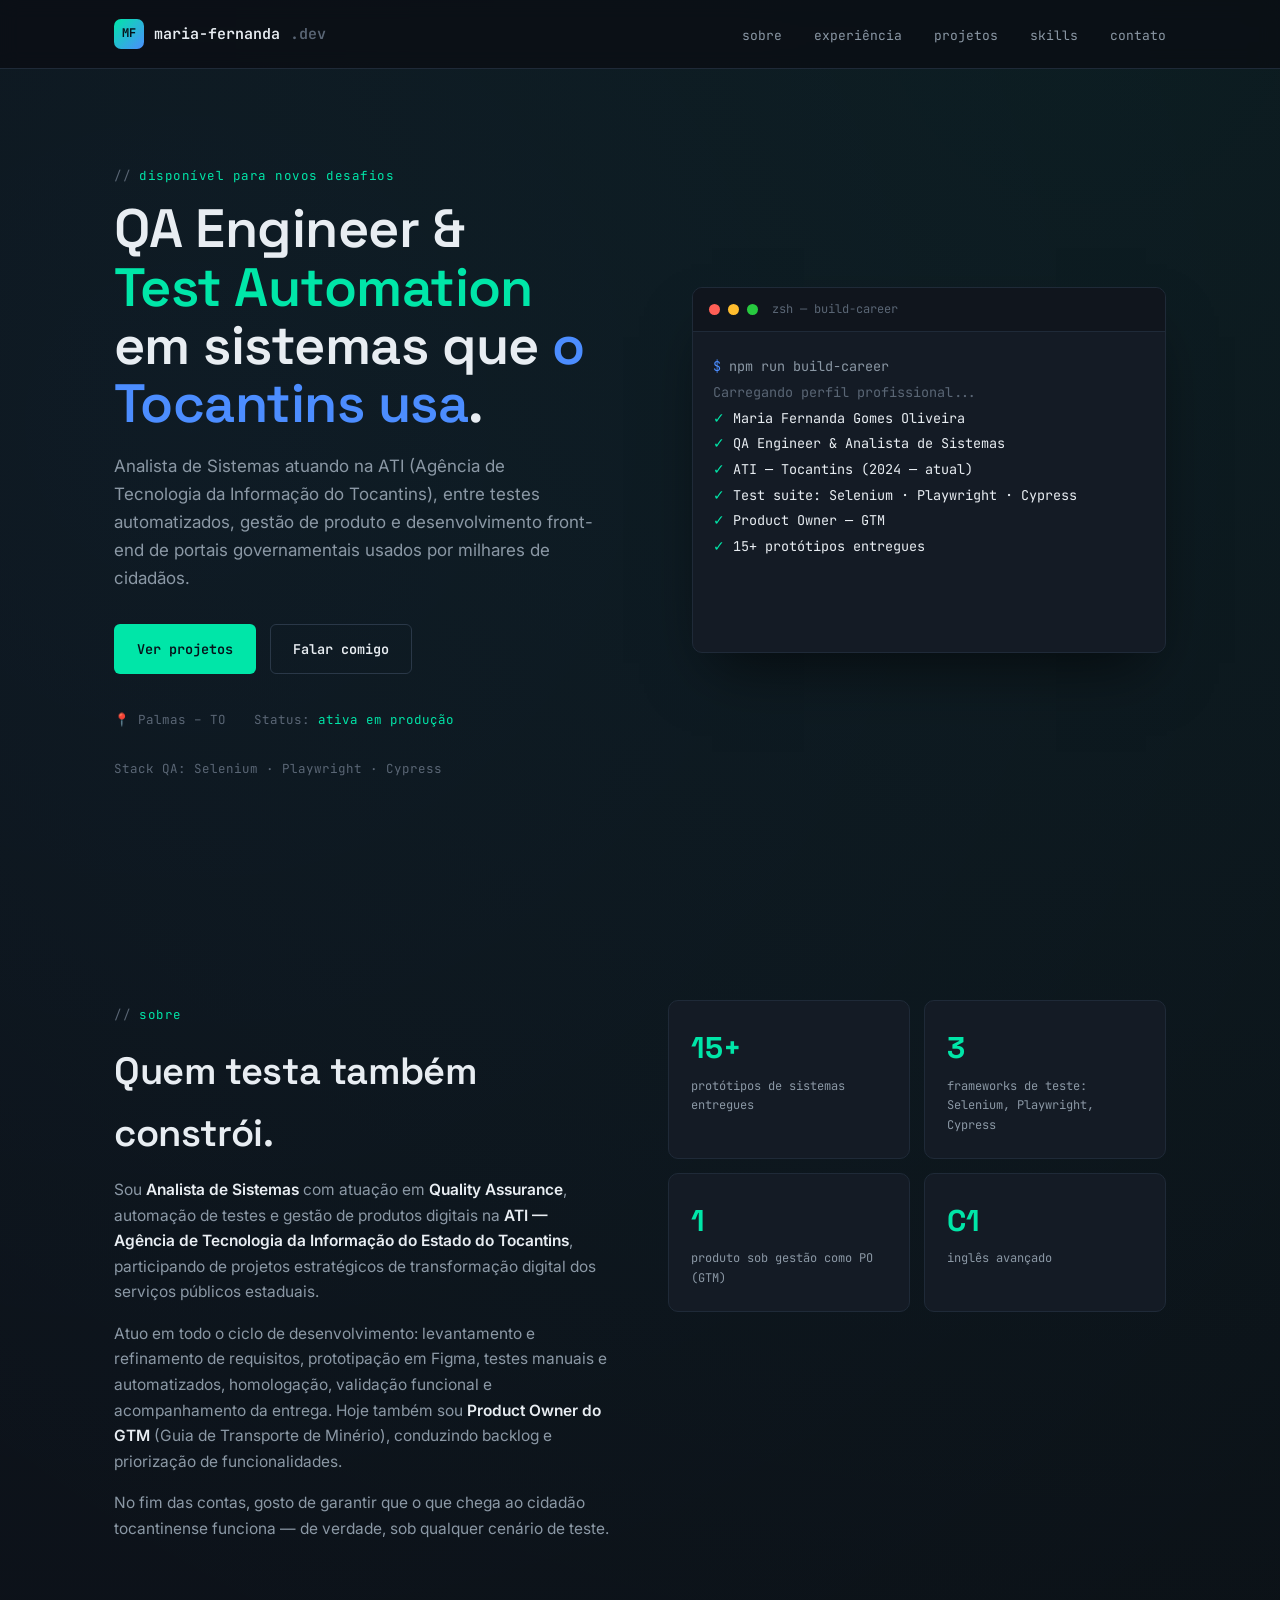
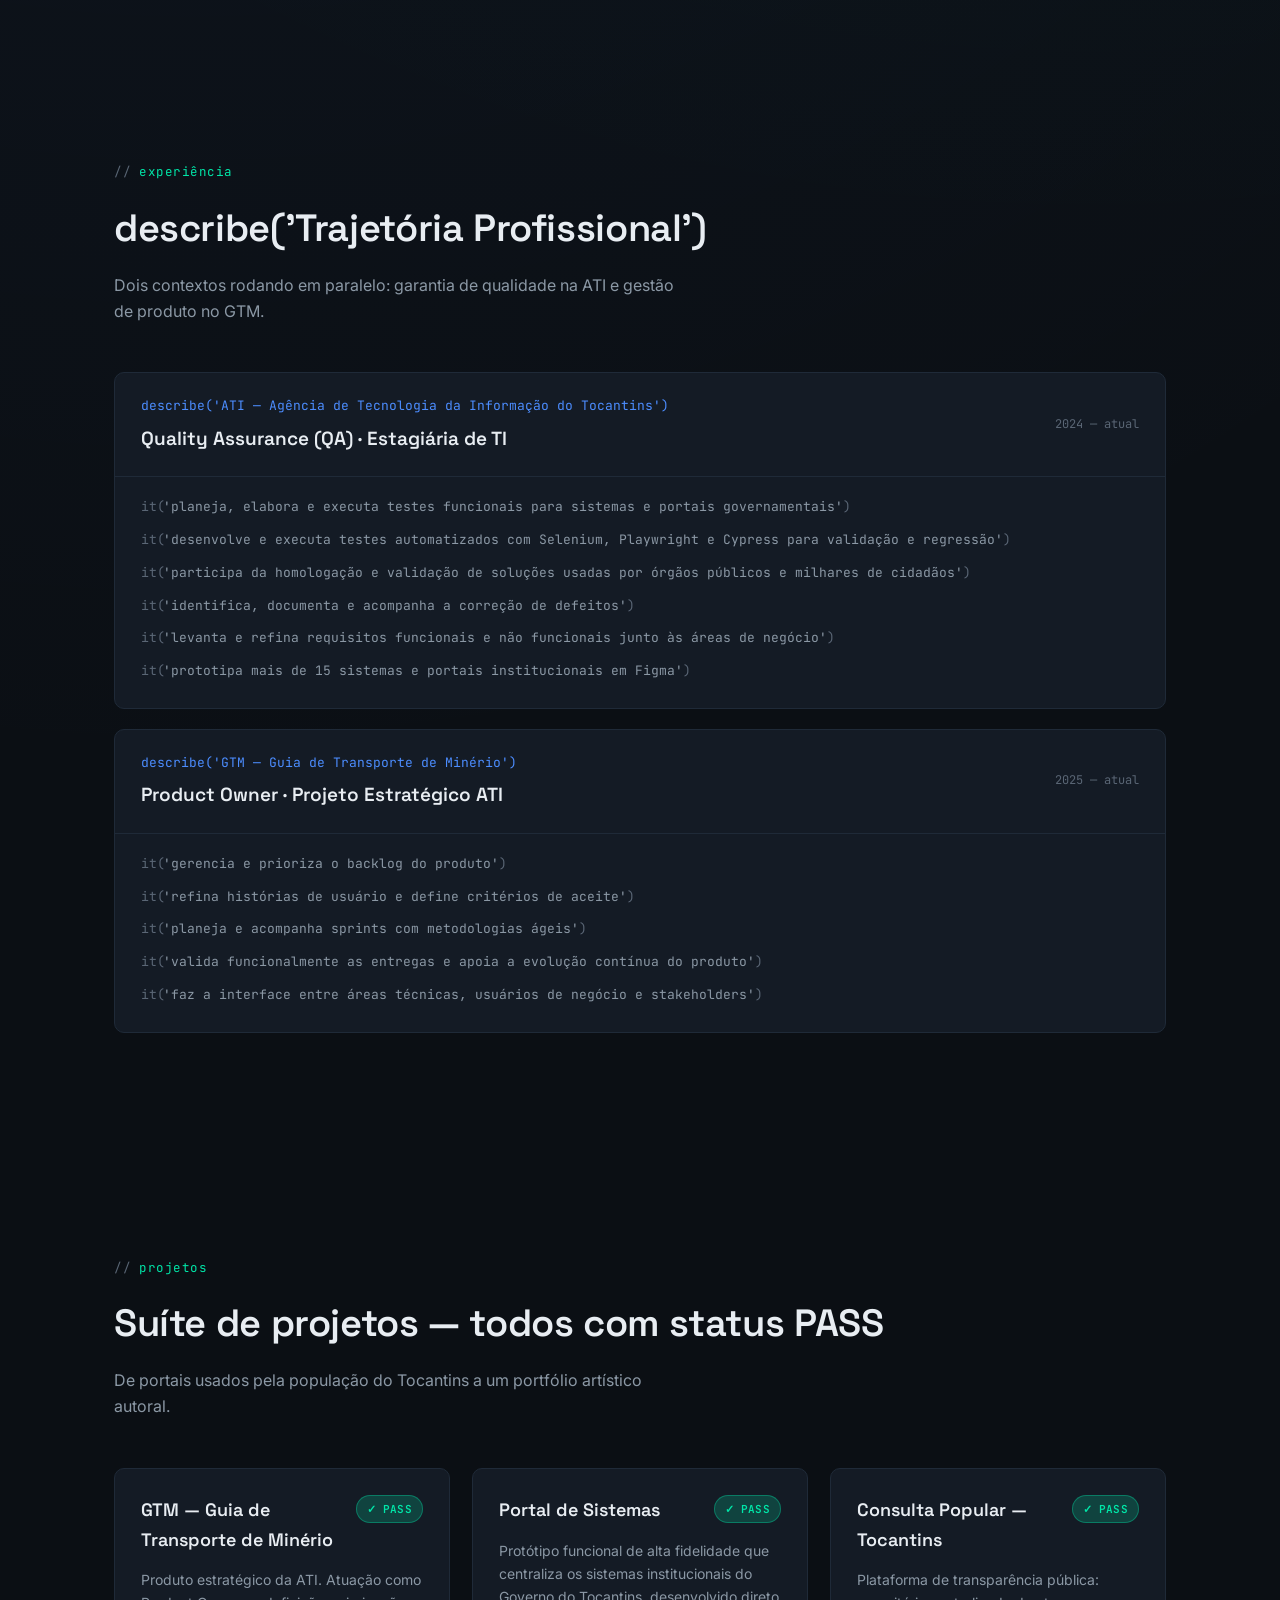
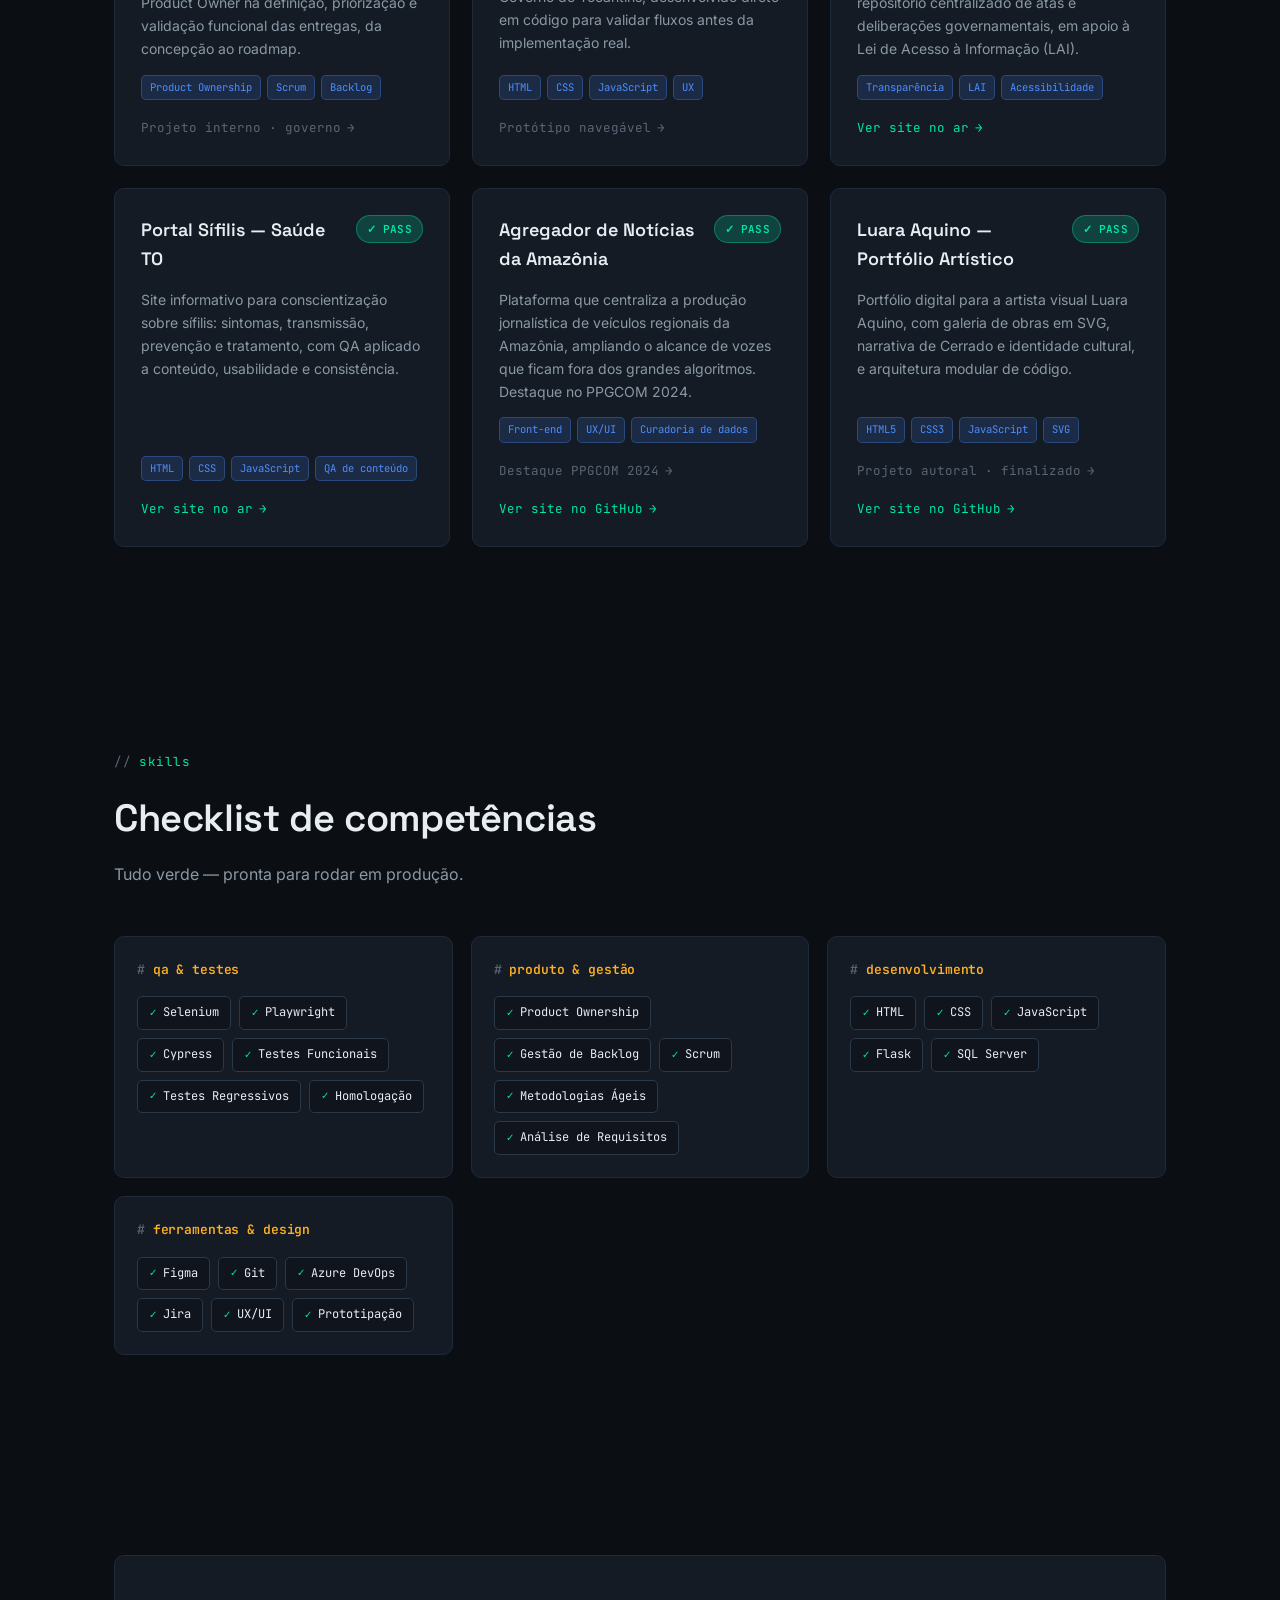
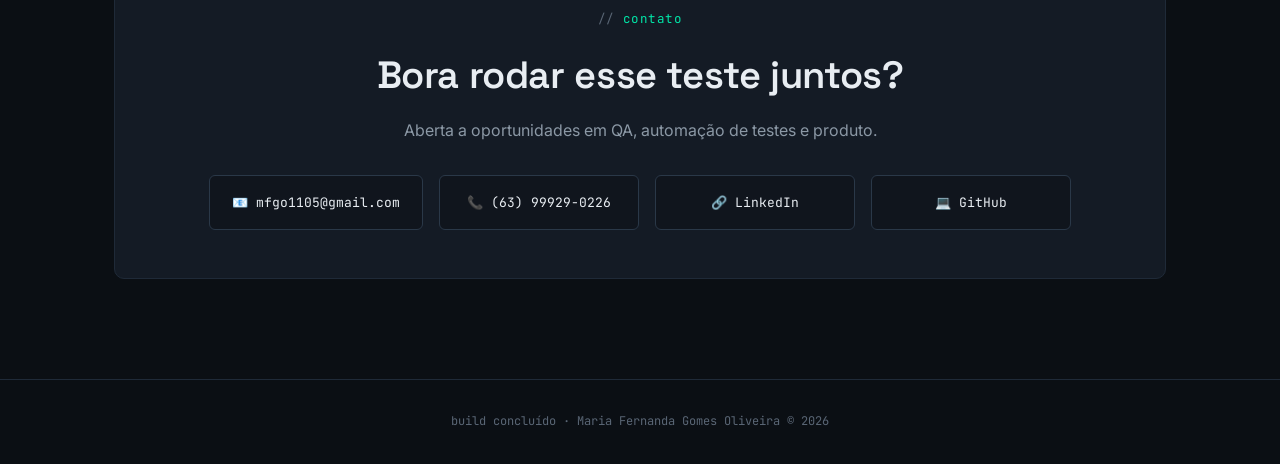
==== docs/index.html @ e5aef9a3 "Add files via upload" ====
<!DOCTYPE html>
<html lang="pt-BR">
<head>
<meta charset="UTF-8">
<meta name="viewport" content="width=device-width, initial-scale=1.0">
<title>Maria Fernanda Gomes Oliveira — QA Engineer & Analista de Sistemas</title>
<meta name="description" content="Portfólio de Maria Fernanda Gomes Oliveira — QA Engineer, Test Automation e Analista de Sistemas. Projetos de transformação digital no Governo do Tocantins.">

<link rel="preconnect" href="https://fonts.googleapis.com">
<link rel="preconnect" href="https://fonts.gstatic.com" crossorigin>
<link href="https://fonts.googleapis.com/css2?family=Space+Grotesk:wght@500;600;700&family=Inter:wght@400;500;600&family=JetBrains+Mono:wght@400;500;600;700&display=swap" rel="stylesheet">

<link rel="stylesheet" href="css/style.css">
</head>
<body>

<header>
  <div class="container nav-inner">
    <a href="#top" class="logo">
      <span class="logo-mark">MF</span>
      maria-fernanda<span style="color:var(--text-faint)">.dev</span>
    </a>
    <nav>
      <ul id="navList">
        <li><a href="#sobre">sobre</a></li>
        <li><a href="#experiencia">experiência</a></li>
        <li><a href="#projetos">projetos</a></li>
        <li><a href="#skills">skills</a></li>
        <li><a href="#contato">contato</a></li>
      </ul>
    </nav>
    <button class="nav-toggle" id="navToggle" aria-label="Abrir menu">☰</button>
  </div>
</header>

<main id="top">

  <!-- ============ HERO ============ -->
  <section class="hero">
    <div class="container hero-grid">
      <div>
        <div class="eyebrow">disponível para novos desafios</div>
        <h1 class="hero-title">
          QA Engineer &amp;<br>
          <span class="hl-green">Test Automation</span><br>
          em sistemas que <span class="hl-blue">o Tocantins usa</span>.
        </h1>
        <p class="hero-desc">
          Analista de Sistemas atuando na ATI (Agência de Tecnologia da Informação do Tocantins), entre testes automatizados, gestão de produto e desenvolvimento front-end de portais governamentais usados por milhares de cidadãos.
        </p>
        <div class="hero-actions">
          <a href="#projetos" class="btn btn-primary">Ver projetos</a>
          <a href="#contato" class="btn btn-ghost">Falar comigo</a>
        </div>
        <div class="hero-meta">
          <div>📍 Palmas – TO</div>
          <div>Status: <span>ativa em produção</span></div>
          <div>Stack QA: Selenium · Playwright · Cypress</div>
        </div>
      </div>

      <div class="terminal">
        <div class="terminal-bar">
          <span class="dot dot-red"></span>
          <span class="dot dot-yellow"></span>
          <span class="dot dot-green"></span>
          <span class="terminal-title">zsh — build-career</span>
        </div>
        <div class="terminal-body" id="terminalBody"></div>
      </div>
    </div>
  </section>

  <!-- ============ SOBRE ============ -->
  <section id="sobre">
    <div class="container">
      <div class="about-grid">
        <div>
          <div class="eyebrow">sobre</div>
          <h2>Quem testa também constrói.</h2>
          <div class="about-text reveal">
            <p>
              Sou <strong>Analista de Sistemas</strong> com atuação em <strong>Quality Assurance</strong>, automação de testes e gestão de produtos digitais na <strong>ATI — Agência de Tecnologia da Informação do Estado do Tocantins</strong>, participando de projetos estratégicos de transformação digital dos serviços públicos estaduais.
            </p>
            <p>
              Atuo em todo o ciclo de desenvolvimento: levantamento e refinamento de requisitos, prototipação em Figma, testes manuais e automatizados, homologação, validação funcional e acompanhamento da entrega. Hoje também sou <strong>Product Owner do GTM</strong> (Guia de Transporte de Minério), conduzindo backlog e priorização de funcionalidades.
            </p>
            <p>
              No fim das contas, gosto de garantir que o que chega ao cidadão tocantinense funciona — de verdade, sob qualquer cenário de teste.
            </p>
          </div>
        </div>

        <div class="stats-grid reveal">
          <div class="stat-card">
            <div class="stat-num">15+</div>
            <div class="stat-label">protótipos de sistemas entregues</div>
          </div>
          <div class="stat-card">
            <div class="stat-num">3</div>
            <div class="stat-label">frameworks de teste: Selenium, Playwright, Cypress</div>
          </div>
          <div class="stat-card">
            <div class="stat-num">1</div>
            <div class="stat-label">produto sob gestão como PO (GTM)</div>
          </div>
          <div class="stat-card">
            <div class="stat-num">C1</div>
            <div class="stat-label">inglês avançado</div>
          </div>
        </div>
      </div>
    </div>
  </section>

  <!-- ============ EXPERIÊNCIA ============ -->
  <section id="experiencia">
    <div class="container">
      <div class="eyebrow">experiência</div>
      <h2>describe('Trajetória Profissional')</h2>
      <p class="section-sub">Dois contextos rodando em paralelo: garantia de qualidade na ATI e gestão de produto no GTM.</p>

      <div class="exp-block reveal">
        <div class="exp-head">
          <div class="exp-head-left">
            <span class="exp-describe">describe('ATI — Agência de Tecnologia da Informação do Tocantins')</span>
            <span class="exp-role">Quality Assurance (QA) · Estagiária de TI</span>
          </div>
          <span class="exp-period">2024 — atual</span>
        </div>
        <div class="exp-body">
          <ul class="it-list">
            <li>'planeja, elabora e executa testes funcionais para sistemas e portais governamentais'<span class="close-it">)</span></li>
            <li>'desenvolve e executa testes automatizados com Selenium, Playwright e Cypress para validação e regressão'<span class="close-it">)</span></li>
            <li>'participa da homologação e validação de soluções usadas por órgãos públicos e milhares de cidadãos'<span class="close-it">)</span></li>
            <li>'identifica, documenta e acompanha a correção de defeitos'<span class="close-it">)</span></li>
            <li>'levanta e refina requisitos funcionais e não funcionais junto às áreas de negócio'<span class="close-it">)</span></li>
            <li>'prototipa mais de 15 sistemas e portais institucionais em Figma'<span class="close-it">)</span></li>
          </ul>
        </div>
      </div>

      <div class="exp-block reveal">
        <div class="exp-head">
          <div class="exp-head-left">
            <span class="exp-describe">describe('GTM — Guia de Transporte de Minério')</span>
            <span class="exp-role">Product Owner · Projeto Estratégico ATI</span>
          </div>
          <span class="exp-period">2025 — atual</span>
        </div>
        <div class="exp-body">
          <ul class="it-list">
            <li>'gerencia e prioriza o backlog do produto'<span class="close-it">)</span></li>
            <li>'refina histórias de usuário e define critérios de aceite'<span class="close-it">)</span></li>
            <li>'planeja e acompanha sprints com metodologias ágeis'<span class="close-it">)</span></li>
            <li>'valida funcionalmente as entregas e apoia a evolução contínua do produto'<span class="close-it">)</span></li>
            <li>'faz a interface entre áreas técnicas, usuários de negócio e stakeholders'<span class="close-it">)</span></li>
          </ul>
        </div>
      </div>
    </div>
  </section>

  <!-- ============ PROJETOS ============ -->
  <section id="projetos">
    <div class="container">
      <div class="eyebrow">projetos</div>
      <h2>Suíte de projetos — todos com status PASS</h2>
      <p class="section-sub">De portais usados pela população do Tocantins a um portfólio artístico autoral.</p>

      <div class="proj-grid">

        <div class="proj-card reveal">
          <div class="proj-top">
            <span class="proj-title">GTM — Guia de Transporte de Minério</span>
            <span class="pass-badge">PASS</span>
          </div>
          <p class="proj-desc">Produto estratégico da ATI. Atuação como Product Owner na definição, priorização e validação funcional das entregas, da concepção ao roadmap.</p>
          <div class="proj-tags">
            <span class="tag">Product Ownership</span>
            <span class="tag">Scrum</span>
            <span class="tag">Backlog</span>
          </div>
          <span class="proj-link disabled">Projeto interno · governo</span>
        </div>

        <div class="proj-card reveal">
          <div class="proj-top">
            <span class="proj-title">Portal de Sistemas</span>
            <span class="pass-badge">PASS</span>
          </div>
          <p class="proj-desc">Protótipo funcional de alta fidelidade que centraliza os sistemas institucionais do Governo do Tocantins, desenvolvido direto em código para validar fluxos antes da implementação real.</p>
          <div class="proj-tags">
            <span class="tag">HTML</span>
            <span class="tag">CSS</span>
            <span class="tag">JavaScript</span>
            <span class="tag">UX</span>
          </div>
          <span class="proj-link disabled">Protótipo navegável</span>
        </div>

        <div class="proj-card reveal">
          <div class="proj-top">
            <span class="proj-title">Consulta Popular — Tocantins</span>
            <span class="pass-badge">PASS</span>
          </div>
          <p class="proj-desc">Plataforma de transparência pública: repositório centralizado de atas e deliberações governamentais, em apoio à Lei de Acesso à Informação (LAI).</p>
          <div class="proj-tags">
            <span class="tag">Transparência</span>
            <span class="tag">LAI</span>
            <span class="tag">Acessibilidade</span>
          </div>
          <a href="https://consultapopular.to.gov.br" target="_blank" rel="noopener" class="proj-link">Ver site no ar</a>
        </div>

        <div class="proj-card reveal">
          <div class="proj-top">
            <span class="proj-title">Portal Sífilis — Saúde TO</span>
            <span class="pass-badge">PASS</span>
          </div>
          <p class="proj-desc">Site informativo para conscientização sobre sífilis: sintomas, transmissão, prevenção e tratamento, com QA aplicado a conteúdo, usabilidade e consistência.</p>
          <div class="proj-tags">
            <span class="tag">HTML</span>
            <span class="tag">CSS</span>
            <span class="tag">JavaScript</span>
            <span class="tag">QA de conteúdo</span>
          </div>
          <a href="https://sifilis.saude.to.gov.br" target="_blank" rel="noopener" class="proj-link">Ver site no ar</a>
        </div>

        <div class="proj-card reveal">
          <div class="proj-top">
            <span class="proj-title">Agregador de Notícias da Amazônia</span>
            <span class="pass-badge">PASS</span>
          </div>
          <p class="proj-desc">Plataforma que centraliza a produção jornalística de veículos regionais da Amazônia, ampliando o alcance de vozes que ficam fora dos grandes algoritmos. Destaque no PPGCOM 2024.</p>
          <div class="proj-tags">
            <span class="tag">Front-end</span>
            <span class="tag">UX/UI</span>
            <span class="tag">Curadoria de dados</span>
          </div>
          <span class="proj-link disabled">Destaque PPGCOM 2024</span>
          <a href="https://mariafernanda1105.github.io/AmazoniaNoticias/" target="_blank" rel="noopener" class="proj-link">Ver site no GitHub</a>
        </div>

        <div class="proj-card reveal">
          <div class="proj-top">
            <span class="proj-title">Luara Aquino — Portfólio Artístico</span>
            <span class="pass-badge">PASS</span>
          </div>
          <p class="proj-desc">Portfólio digital para a artista visual Luara Aquino, com galeria de obras em SVG, narrativa de Cerrado e identidade cultural, e arquitetura modular de código.</p>
          <div class="proj-tags">
            <span class="tag">HTML5</span>
            <span class="tag">CSS3</span>
            <span class="tag">JavaScript</span>
            <span class="tag">SVG</span>
          </div>
          <span class="proj-link disabled">Projeto autoral · finalizado</span>
          <a href="https://mariafernanda1105.github.io/Luara_Aquino_Portifolio/" target="_blank" rel="noopener" class="proj-link">Ver site no GitHub</a>
        </div>

      </div>
    </div>
  </section>

  <!-- ============ SKILLS ============ -->
  <section id="skills">
    <div class="container">
      <div class="eyebrow">skills</div>
      <h2>Checklist de competências</h2>
      <p class="section-sub">Tudo verde — pronta para rodar em produção.</p>

      <div class="skills-grid">
        <div class="skill-block reveal">
          <h3>qa &amp; testes</h3>
          <div class="skill-tags">
            <span class="skill-pill">Selenium</span>
            <span class="skill-pill">Playwright</span>
            <span class="skill-pill">Cypress</span>
            <span class="skill-pill">Testes Funcionais</span>
            <span class="skill-pill">Testes Regressivos</span>
            <span class="skill-pill">Homologação</span>
          </div>
        </div>

        <div class="skill-block reveal">
          <h3>produto &amp; gestão</h3>
          <div class="skill-tags">
            <span class="skill-pill">Product Ownership</span>
            <span class="skill-pill">Gestão de Backlog</span>
            <span class="skill-pill">Scrum</span>
            <span class="skill-pill">Metodologias Ágeis</span>
            <span class="skill-pill">Análise de Requisitos</span>
          </div>
        </div>

        <div class="skill-block reveal">
          <h3>desenvolvimento</h3>
          <div class="skill-tags">
            <span class="skill-pill">HTML</span>
            <span class="skill-pill">CSS</span>
            <span class="skill-pill">JavaScript</span>
            <span class="skill-pill">Flask</span>
            <span class="skill-pill">SQL Server</span>
          </div>
        </div>

        <div class="skill-block reveal">
          <h3>ferramentas &amp; design</h3>
          <div class="skill-tags">
            <span class="skill-pill">Figma</span>
            <span class="skill-pill">Git</span>
            <span class="skill-pill">Azure DevOps</span>
            <span class="skill-pill">Jira</span>
            <span class="skill-pill">UX/UI</span>
            <span class="skill-pill">Prototipação</span>
          </div>
        </div>
      </div>
    </div>
  </section>

  <!-- ============ CONTATO ============ -->
  <section id="contato">
    <div class="container">
      <div class="contact-wrap reveal">
        <div class="eyebrow" style="justify-content:center">contato</div>
        <h2>Bora rodar esse teste juntos?</h2>
        <p class="section-sub" style="margin:0 auto;text-align:center">Aberta a oportunidades em QA, automação de testes e produto.</p>
        <div class="contact-links">
          <a href="mailto:mfgo1105@gmail.com" class="contact-card">📧 mfgo1105@gmail.com</a>
          <a href="tel:+5563999290226" class="contact-card">📞 (63) 99929-0226</a>
          <a href="https://linkedin.com/in/maria-fernanda-gomes-oliveira-189984264" target="_blank" rel="noopener" class="contact-card">🔗 LinkedIn</a>
          <a href="https://github.com/MariaFernanda1105" target="_blank" rel="noopener" class="contact-card">💻 GitHub</a>
        </div>
      </div>
    </div>
  </section>

</main>

<footer>
  <div class="container">
    build concluído · Maria Fernanda Gomes Oliveira © 2026
  </div>
</footer>

<script src="js/script.js"></script>
</body>
</html>
---- docs/css/style.css ----
/* ============================================
   MARIA FERNANDA GOMES OLIVEIRA — PORTFÓLIO
   Conceito: relatório de suíte de testes
   ============================================ */

:root {
  /* Cores */
  --bg: #0B0F14;
  --bg-elevated: #10151D;
  --bg-card: #141B25;
  --bg-card-hover: #182030;
  --border: #1F2A38;
  --border-light: #2A3848;

  --text: #E8EDF2;
  --text-muted: #8B98A5;
  --text-faint: #5A6675;

  --accent-green: #00E6A8;
  --accent-green-dim: #00E6A833;
  --accent-blue: #4C8DFF;
  --accent-blue-dim: #4C8DFF26;
  --accent-amber: #FFB020;

  /* Tipografia */
  --font-display: 'Space Grotesk', sans-serif;
  --font-body: 'Inter', sans-serif;
  --font-mono: 'JetBrains Mono', monospace;

  /* Espaçamento */
  --container: 1100px;
  --radius: 10px;
  --radius-sm: 6px;
}

* { margin: 0; padding: 0; box-sizing: border-box; }

html { scroll-behavior: smooth; }

@media (prefers-reduced-motion: reduce) {
  html { scroll-behavior: auto; }
  *, *::before, *::after { animation-duration: 0.01ms !important; animation-iteration-count: 1 !important; transition-duration: 0.01ms !important; }
}

body {
  background: var(--bg);
  color: var(--text);
  font-family: var(--font-body);
  font-size: 16px;
  line-height: 1.65;
  -webkit-font-smoothing: antialiased;
  background-image:
    radial-gradient(circle at 15% 8%, rgba(76,141,255,0.06), transparent 40%),
    radial-gradient(circle at 85% 0%, rgba(0,230,168,0.05), transparent 35%);
}

a { color: inherit; text-decoration: none; }

img, svg { display: block; max-width: 100%; }

::selection { background: var(--accent-green-dim); color: var(--accent-green); }

:focus-visible {
  outline: 2px solid var(--accent-green);
  outline-offset: 3px;
  border-radius: 4px;
}

.container {
  max-width: var(--container);
  margin: 0 auto;
  padding: 0 24px;
}

.eyebrow {
  display: inline-flex;
  align-items: center;
  gap: 8px;
  font-family: var(--font-mono);
  font-size: 12.5px;
  letter-spacing: 0.04em;
  color: var(--accent-green);
  margin-bottom: 14px;
}

.eyebrow::before { content: '//'; color: var(--text-faint); }

h1, h2, h3 {
  font-family: var(--font-display);
  font-weight: 600;
  letter-spacing: -0.01em;
  color: var(--text);
}

h2 {
  font-size: clamp(28px, 4vw, 38px);
  margin-bottom: 12px;
}

.section-sub {
  color: var(--text-muted);
  font-size: 16px;
  max-width: 560px;
  margin-bottom: 48px;
}

section { padding: 100px 0; position: relative; }

.pass-badge {
  display: inline-flex;
  align-items: center;
  gap: 6px;
  font-family: var(--font-mono);
  font-size: 11px;
  font-weight: 600;
  letter-spacing: 0.03em;
  color: var(--accent-green);
  background: var(--accent-green-dim);
  border: 1px solid rgba(0,230,168,0.35);
  padding: 4px 10px;
  border-radius: 100px;
}

.pass-badge::before { content: '✓'; }

/* ============ HEADER / NAV ============ */
header {
  position: fixed;
  top: 0; left: 0; right: 0;
  z-index: 100;
  background: rgba(11,15,20,0.85);
  backdrop-filter: blur(10px);
  border-bottom: 1px solid var(--border);
}

.nav-inner {
  display: flex;
  align-items: center;
  justify-content: space-between;
  height: 68px;
}

.logo {
  font-family: var(--font-mono);
  font-weight: 600;
  font-size: 15px;
  display: flex;
  align-items: center;
  gap: 10px;
}

.logo-mark {
  width: 30px; height: 30px;
  border-radius: 7px;
  background: linear-gradient(135deg, var(--accent-green), var(--accent-blue));
  display: flex; align-items: center; justify-content: center;
  font-size: 12px;
  color: #06121A;
  font-weight: 700;
}

nav ul {
  list-style: none;
  display: flex;
  gap: 32px;
}

nav a {
  font-family: var(--font-mono);
  font-size: 13px;
  color: var(--text-muted);
  transition: color 0.2s;
  position: relative;
}

nav a:hover { color: var(--text); }

.nav-toggle {
  display: none;
  background: none;
  border: none;
  color: var(--text);
  font-size: 22px;
  cursor: pointer;
}

/* ============ HERO ============ */
.hero {
  min-height: 100vh;
  display: flex;
  align-items: center;
  padding-top: 100px;
  padding-bottom: 60px;
}

.hero-grid {
  display: grid;
  grid-template-columns: 1.1fr 1fr;
  gap: 56px;
  align-items: center;
}

.hero-title {
  font-size: clamp(34px, 5.5vw, 54px);
  line-height: 1.08;
  margin-bottom: 18px;
}

.hero-title .hl-green { color: var(--accent-green); }
.hero-title .hl-blue { color: var(--accent-blue); }

.hero-desc {
  color: var(--text-muted);
  font-size: 17px;
  max-width: 480px;
  margin-bottom: 32px;
}

.hero-actions {
  display: flex;
  gap: 14px;
  flex-wrap: wrap;
  margin-bottom: 36px;
}

.btn {
  font-family: var(--font-mono);
  font-size: 13.5px;
  font-weight: 600;
  padding: 13px 22px;
  border-radius: var(--radius-sm);
  cursor: pointer;
  transition: all 0.2s ease;
  border: 1px solid transparent;
  display: inline-flex;
  align-items: center;
  gap: 8px;
}

.btn-primary {
  background: var(--accent-green);
  color: #06121A;
}
.btn-primary:hover { background: #1FF0BA; transform: translateY(-2px); }

.btn-ghost {
  background: transparent;
  border-color: var(--border-light);
  color: var(--text);
}
.btn-ghost:hover { border-color: var(--accent-blue); color: var(--accent-blue); }

.hero-meta {
  display: flex;
  gap: 28px;
  font-family: var(--font-mono);
  font-size: 12.5px;
  color: var(--text-faint);
  flex-wrap: wrap;
}

.hero-meta span { color: var(--accent-green); }

/* Terminal */
.terminal {
  background: var(--bg-card);
  border: 1px solid var(--border);
  border-radius: var(--radius);
  box-shadow: 0 30px 60px -20px rgba(0,0,0,0.6);
  overflow: hidden;
}

.terminal-bar {
  display: flex;
  align-items: center;
  gap: 8px;
  padding: 12px 16px;
  background: var(--bg-elevated);
  border-bottom: 1px solid var(--border);
}

.dot { width: 11px; height: 11px; border-radius: 50%; }
.dot-red { background: #FF5F56; }
.dot-yellow { background: #FFBD2E; }
.dot-green { background: #27C93F; }

.terminal-title {
  font-family: var(--font-mono);
  font-size: 12px;
  color: var(--text-faint);
  margin-left: 6px;
}

.terminal-body {
  padding: 22px 20px;
  font-family: var(--font-mono);
  font-size: 13.5px;
  line-height: 1.9;
  min-height: 320px;
}

.term-line { opacity: 0; transform: translateY(4px); animation: termIn 0.35s forwards; }
.term-line.cmd { color: var(--text-muted); }
.term-line.cmd::before { content: '$ '; color: var(--accent-blue); }
.term-line.pass { color: var(--text); }
.term-line.pass::before { content: '✓ '; color: var(--accent-green); }
.term-line.info { color: var(--text-faint); }
.term-line.result { color: var(--accent-green); margin-top: 6px; }

@keyframes termIn { to { opacity: 1; transform: translateY(0); } }

.cursor-blink {
  display: inline-block;
  width: 7px; height: 14px;
  background: var(--accent-green);
  margin-left: 4px;
  animation: blink 1s step-end infinite;
  vertical-align: middle;
}
@keyframes blink { 50% { opacity: 0; } }

/* ============ SOBRE ============ */
.about-grid {
  display: grid;
  grid-template-columns: 1fr 1fr;
  gap: 56px;
  align-items: start;
}

.about-text p { color: var(--text-muted); margin-bottom: 16px; font-size: 15.5px; }
.about-text strong { color: var(--text); font-weight: 600; }

.stats-grid {
  display: grid;
  grid-template-columns: 1fr 1fr;
  gap: 14px;
}

.stat-card {
  background: var(--bg-card);
  border: 1px solid var(--border);
  border-radius: var(--radius);
  padding: 22px;
  transition: border-color 0.2s, transform 0.2s;
}
.stat-card:hover { border-color: var(--accent-blue); transform: translateY(-3px); }

.stat-num {
  font-family: var(--font-display);
  font-size: 30px;
  font-weight: 700;
  color: var(--accent-green);
  margin-bottom: 4px;
}

.stat-label {
  font-family: var(--font-mono);
  font-size: 12px;
  color: var(--text-muted);
}

/* ============ EXPERIÊNCIA ============ */
.exp-block {
  background: var(--bg-card);
  border: 1px solid var(--border);
  border-radius: var(--radius);
  margin-bottom: 20px;
  overflow: hidden;
}

.exp-head {
  display: flex;
  align-items: center;
  justify-content: space-between;
  padding: 22px 26px;
  gap: 16px;
  flex-wrap: wrap;
}

.exp-head-left { display: flex; flex-direction: column; gap: 6px; }

.exp-describe {
  font-family: var(--font-mono);
  font-size: 13px;
  color: var(--accent-blue);
}

.exp-role {
  font-family: var(--font-display);
  font-size: 19px;
  font-weight: 600;
}

.exp-period {
  font-family: var(--font-mono);
  font-size: 12px;
  color: var(--text-faint);
  white-space: nowrap;
}

.exp-body {
  padding: 0 26px 26px 26px;
  border-top: 1px solid var(--border);
  padding-top: 20px;
}

.it-list { list-style: none; display: flex; flex-direction: column; gap: 12px; }

.it-list li {
  font-family: var(--font-mono);
  font-size: 13px;
  color: var(--text-muted);
  padding-left: 22px;
  position: relative;
  line-height: 1.6;
}

.it-list li::before {
  content: 'it(';
  position: absolute;
  left: 0;
  color: var(--text-faint);
}

.it-list li .close-it { color: var(--text-faint); }

/* ============ PROJETOS ============ */
.proj-grid {
  display: grid;
  grid-template-columns: repeat(auto-fit, minmax(310px, 1fr));
  gap: 22px;
}

.proj-card {
  background: var(--bg-card);
  border: 1px solid var(--border);
  border-radius: var(--radius);
  padding: 26px;
  display: flex;
  flex-direction: column;
  gap: 14px;
  transition: transform 0.25s, border-color 0.25s, background 0.25s;
}

.proj-card:hover {
  transform: translateY(-4px);
  border-color: var(--accent-green);
  background: var(--bg-card-hover);
}

.proj-top {
  display: flex;
  justify-content: space-between;
  align-items: flex-start;
  gap: 10px;
}

.proj-title {
  font-family: var(--font-display);
  font-size: 18px;
  font-weight: 600;
}

.proj-desc { color: var(--text-muted); font-size: 14px; flex-grow: 1; }

.proj-tags { display: flex; gap: 6px; flex-wrap: wrap; }

.tag {
  font-family: var(--font-mono);
  font-size: 10.5px;
  color: var(--accent-blue);
  background: var(--accent-blue-dim);
  border: 1px solid rgba(76,141,255,0.3);
  padding: 3px 8px;
  border-radius: 5px;
}

.proj-link {
  font-family: var(--font-mono);
  font-size: 12.5px;
  color: var(--accent-green);
  display: inline-flex;
  align-items: center;
  gap: 6px;
  margin-top: 4px;
}
.proj-link:hover { text-decoration: underline; }
.proj-link::after { content: '→'; transition: transform 0.2s; }
.proj-link:hover::after { transform: translateX(3px); }

.proj-link.disabled {
  color: var(--text-faint);
  pointer-events: none;
}

/* ============ SKILLS ============ */
.skills-grid {
  display: grid;
  grid-template-columns: repeat(auto-fit, minmax(250px, 1fr));
  gap: 18px;
}

.skill-block {
  background: var(--bg-card);
  border: 1px solid var(--border);
  border-radius: var(--radius);
  padding: 22px;
}

.skill-block h3 {
  font-family: var(--font-mono);
  font-size: 13px;
  color: var(--accent-amber);
  margin-bottom: 16px;
  text-transform: lowercase;
}

.skill-block h3::before { content: '# '; color: var(--text-faint); }

.skill-tags { display: flex; flex-wrap: wrap; gap: 8px; }

.skill-pill {
  font-family: var(--font-mono);
  font-size: 12px;
  color: var(--text);
  background: var(--bg-elevated);
  border: 1px solid var(--border-light);
  padding: 6px 11px;
  border-radius: 5px;
  display: flex;
  align-items: center;
  gap: 6px;
}
.skill-pill::before { content: '✓'; color: var(--accent-green); font-size: 10px; }

/* ============ CONTATO ============ */
.contact-wrap {
  background: var(--bg-card);
  border: 1px solid var(--border);
  border-radius: var(--radius);
  padding: 48px;
  text-align: center;
}

.contact-wrap h2 { margin-bottom: 10px; }

.contact-links {
  display: flex;
  justify-content: center;
  gap: 16px;
  flex-wrap: wrap;
  margin-top: 32px;
}

.contact-card {
  background: var(--bg-elevated);
  border: 1px solid var(--border-light);
  border-radius: var(--radius-sm);
  padding: 16px 22px;
  font-family: var(--font-mono);
  font-size: 13px;
  display: flex;
  align-items: center;
  gap: 10px;
  transition: border-color 0.2s, color 0.2s;
  min-width: 200px;
  justify-content: center;
}
.contact-card:hover { border-color: var(--accent-green); color: var(--accent-green); }

footer {
  border-top: 1px solid var(--border);
  padding: 32px 0;
  text-align: center;
  font-family: var(--font-mono);
  font-size: 12px;
  color: var(--text-faint);
}

/* ============ REVEAL ON SCROLL ============ */
.reveal {
  opacity: 0;
  transform: translateY(18px);
  transition: opacity 0.6s ease, transform 0.6s ease;
}
.reveal.is-visible { opacity: 1; transform: translateY(0); }

/* ============ RESPONSIVE ============ */
@media (max-width: 880px) {
  .hero-grid, .about-grid { grid-template-columns: 1fr; }
  .hero { padding-top: 120px; }
  .terminal { order: -1; }
}

@media (max-width: 680px) {
  nav ul {
    position: fixed;
    top: 68px; left: 0; right: 0;
    background: var(--bg-elevated);
    border-bottom: 1px solid var(--border);
    flex-direction: column;
    padding: 18px 24px;
    gap: 18px;
    transform: translateY(-110%);
    transition: transform 0.25s ease;
  }
  nav ul.open { transform: translateY(0); }
  .nav-toggle { display: block; }
  section { padding: 64px 0; }
  .contact-wrap { padding: 32px 20px; }
  .stats-grid { grid-template-columns: 1fr 1fr; }
}

@media (max-width: 420px) {
  .stats-grid { grid-template-columns: 1fr; }
}
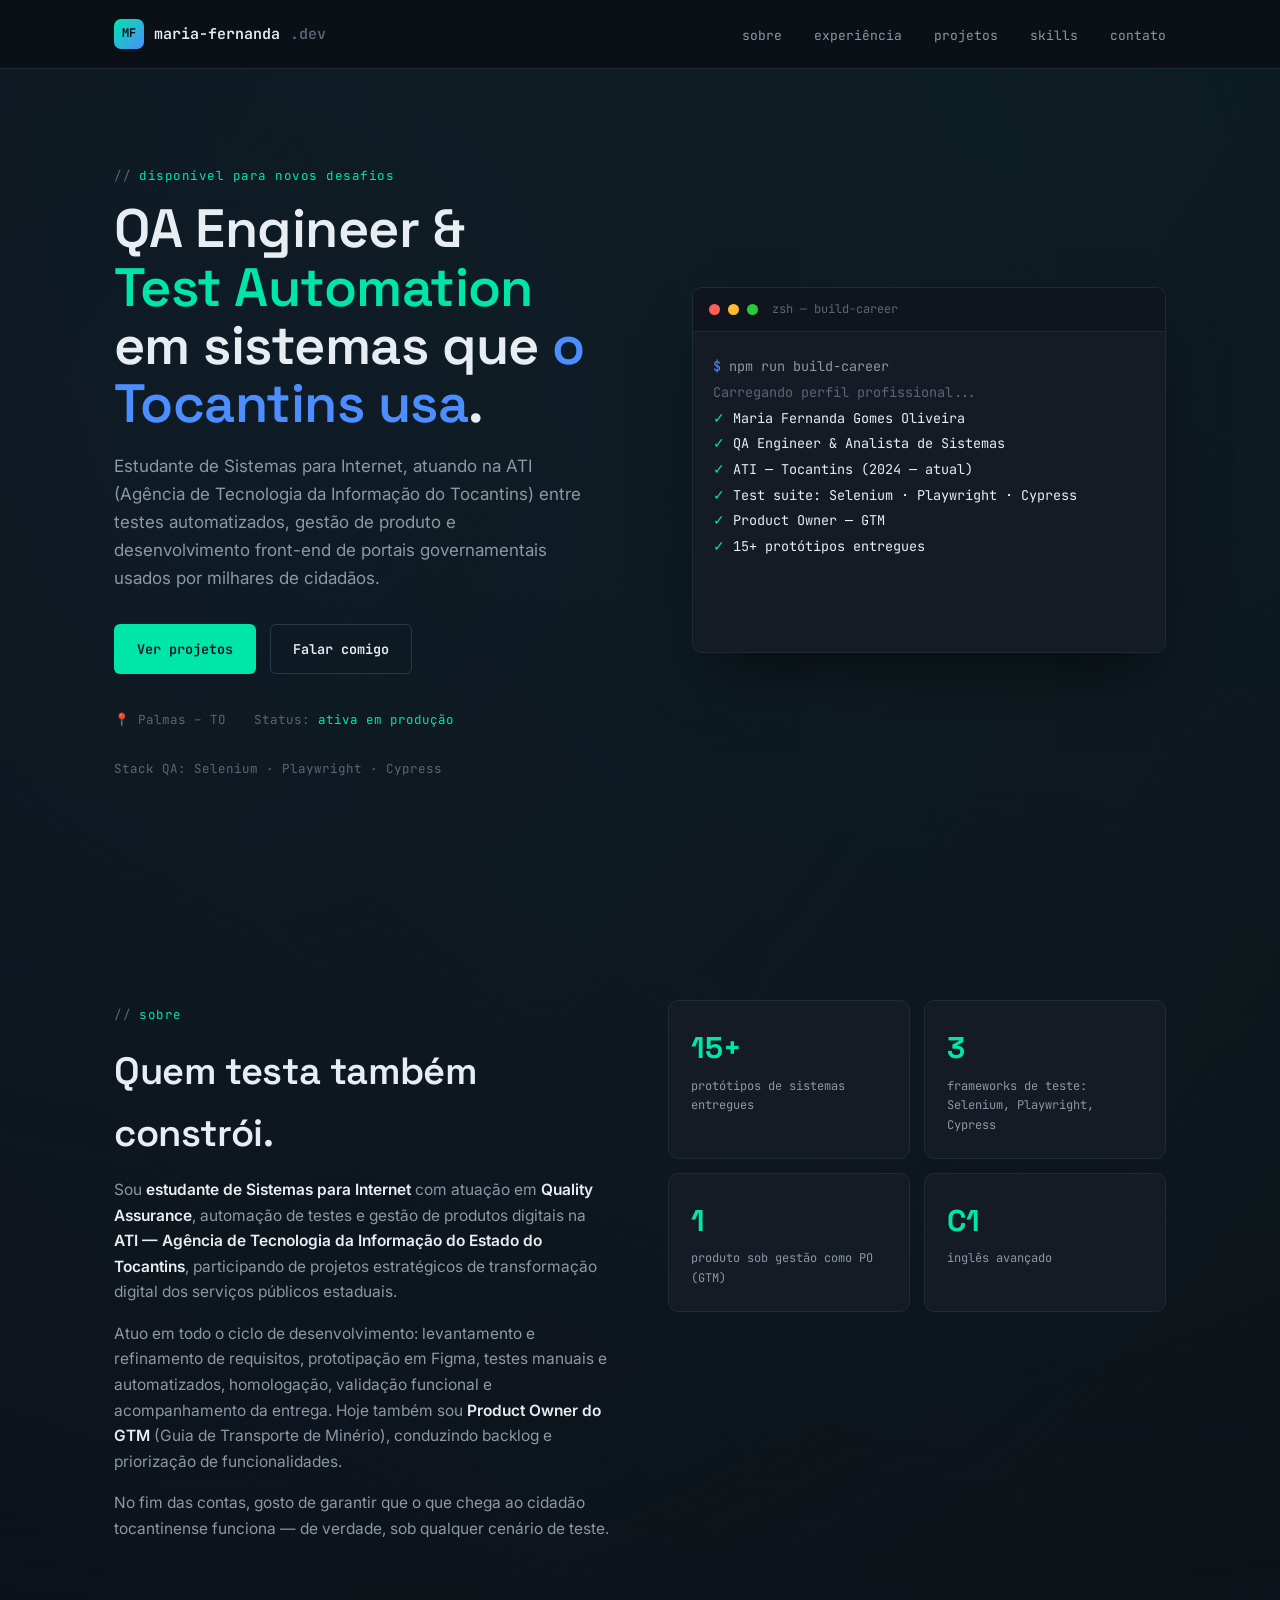
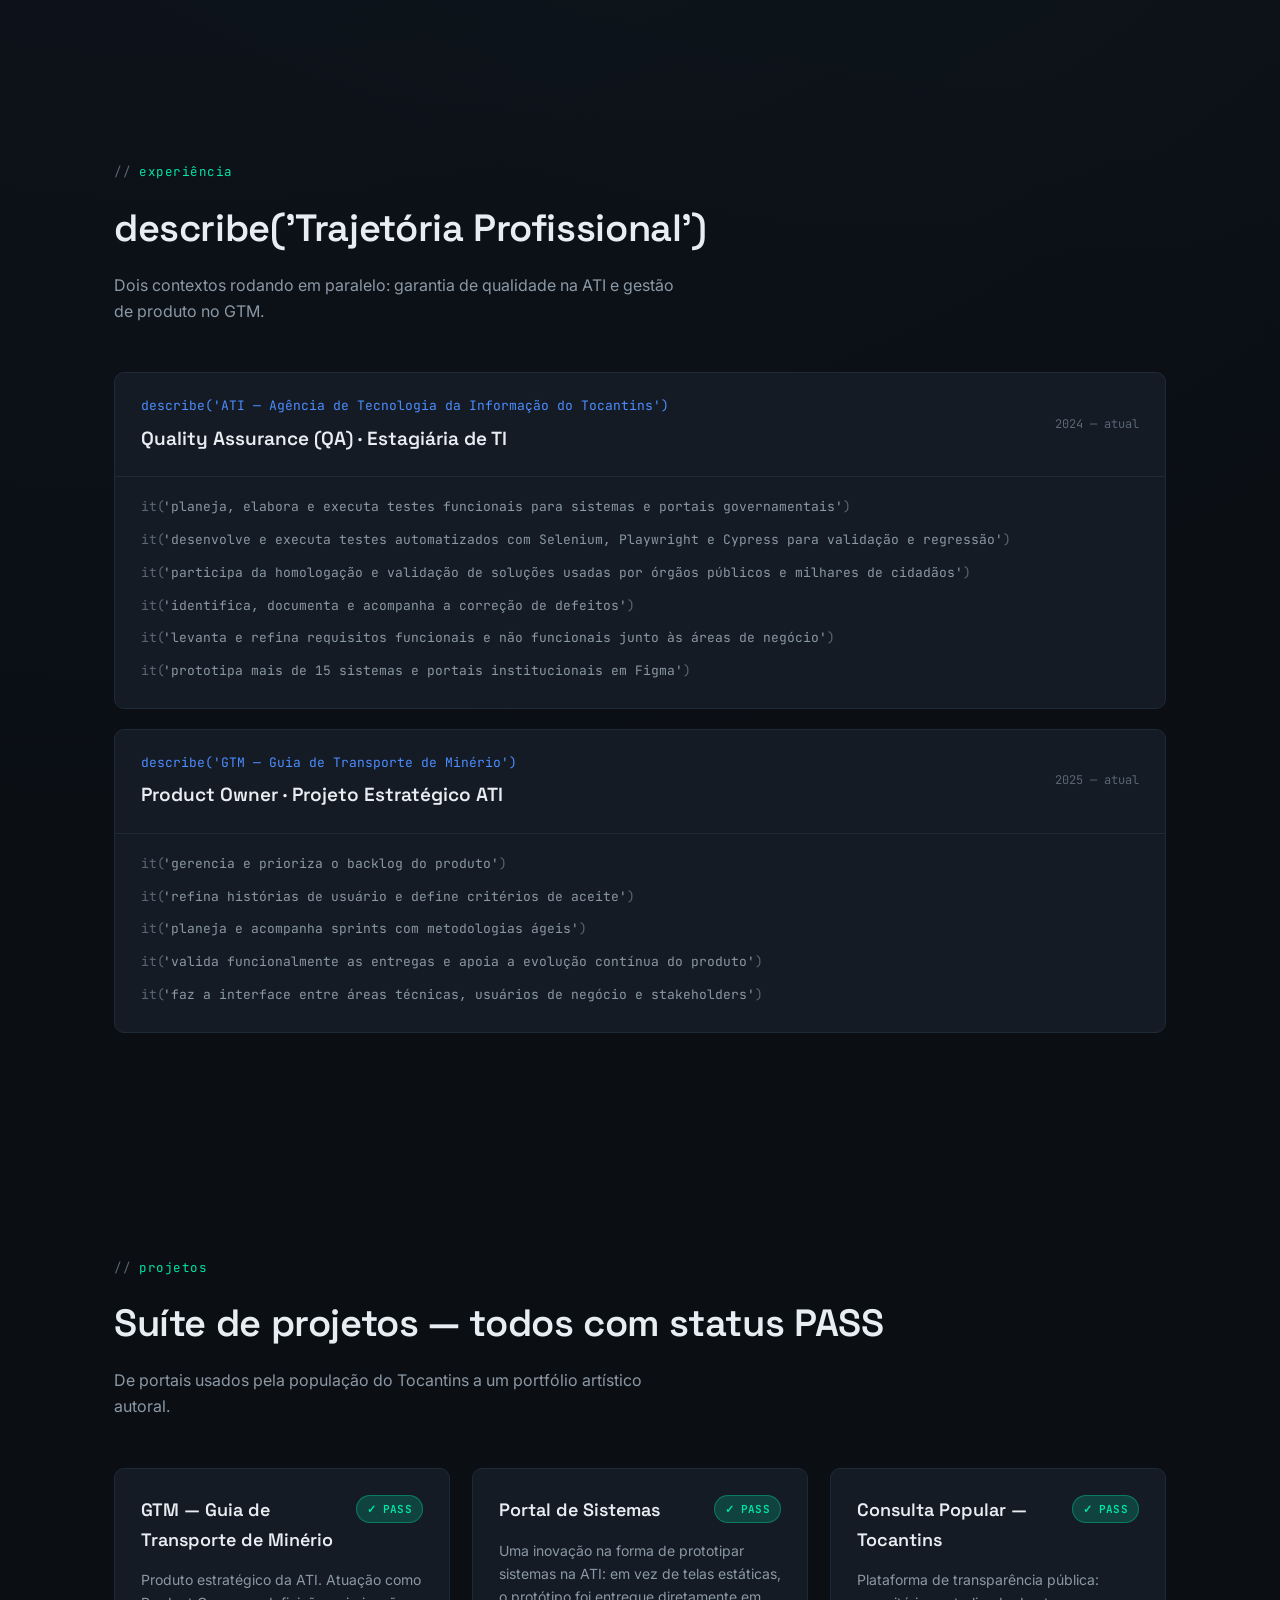
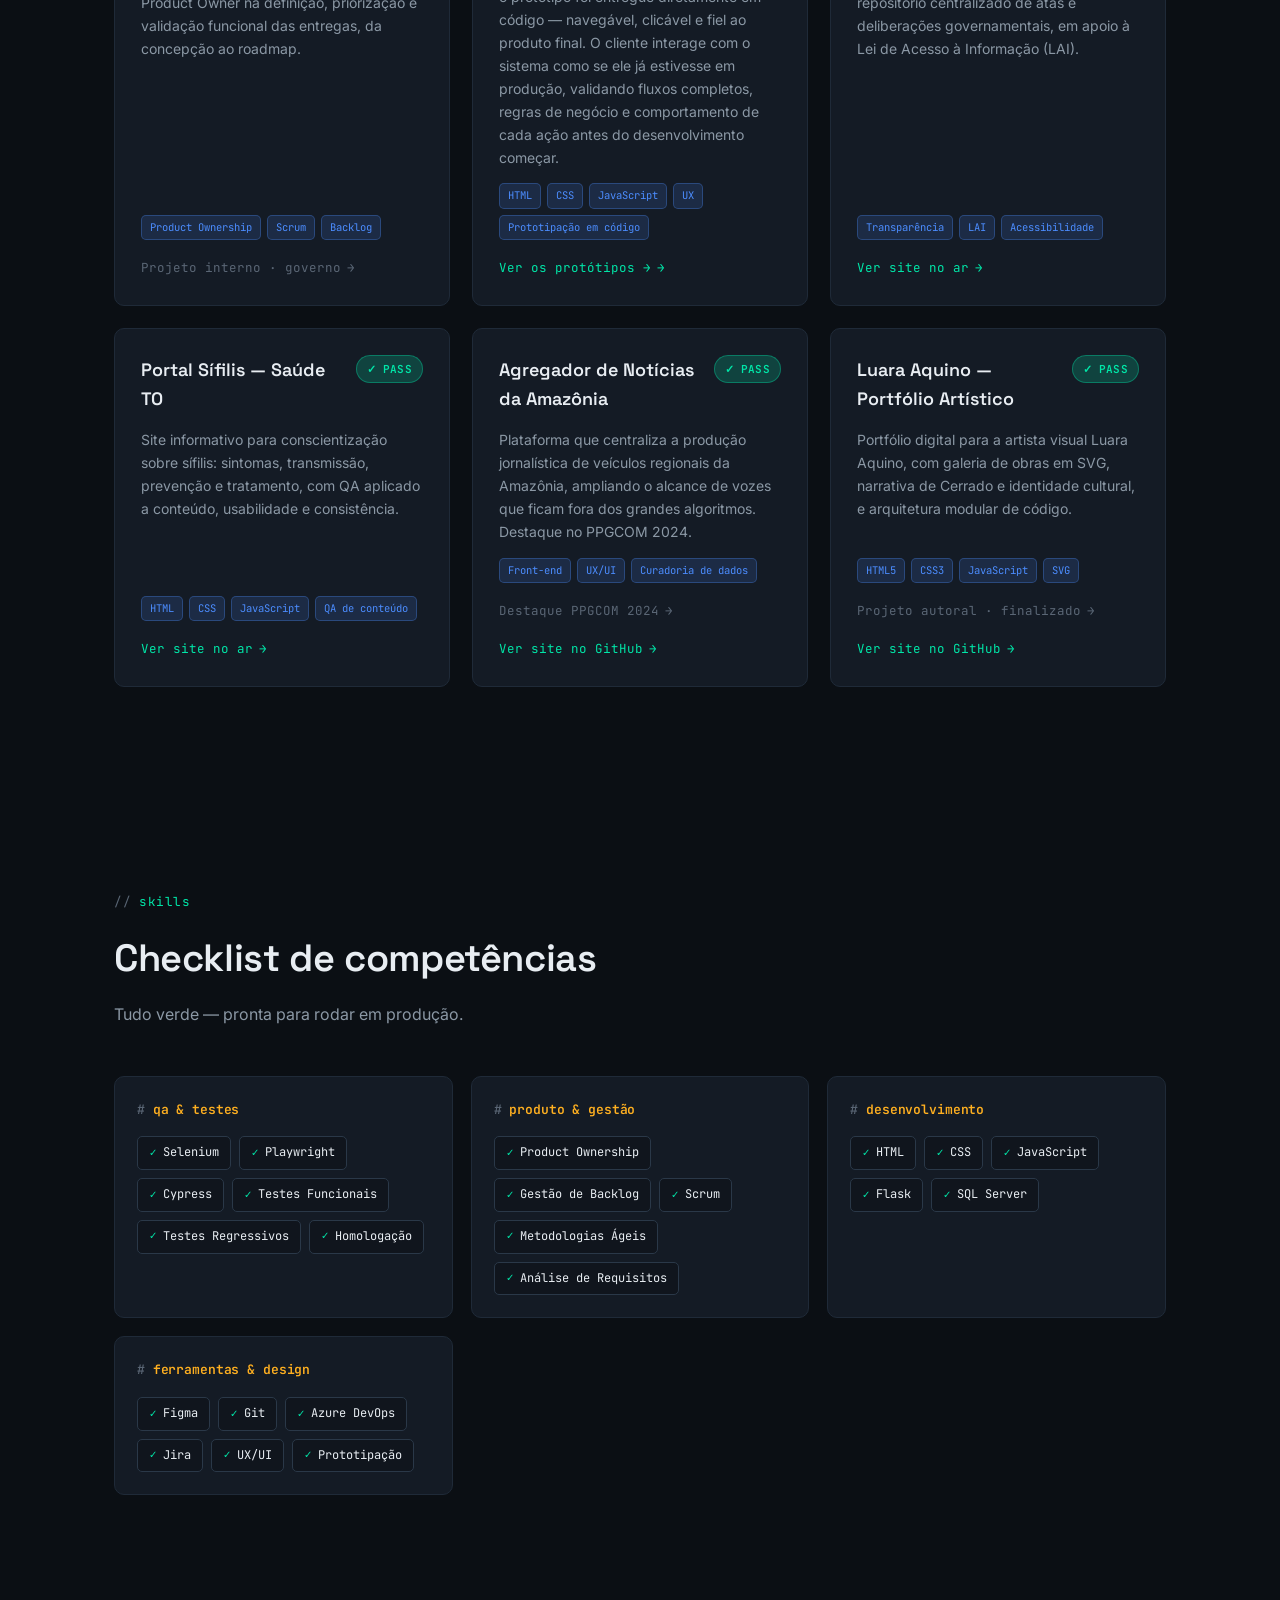
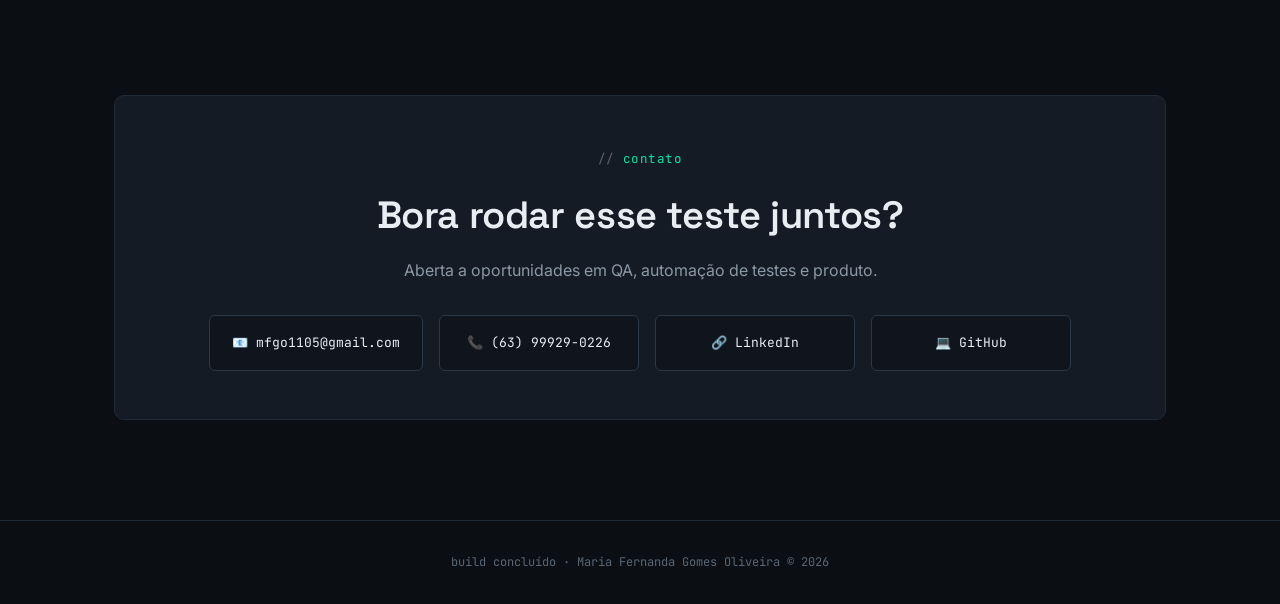
==== commit fda8b05d: "Add files via upload" ====
--- a/docs/index.html
+++ b/docs/index.html
@@ -3,8 +3,8 @@
 <head>
 <meta charset="UTF-8">
 <meta name="viewport" content="width=device-width, initial-scale=1.0">
-<title>Maria Fernanda Gomes Oliveira — QA Engineer & Analista de Sistemas</title>
-<meta name="description" content="Portfólio de Maria Fernanda Gomes Oliveira — QA Engineer, Test Automation e Analista de Sistemas. Projetos de transformação digital no Governo do Tocantins.">
+<title>Maria Fernanda Gomes Oliveira — QA Engineer & Test Automation</title>
+<meta name="description" content="Portfólio de Maria Fernanda Gomes Oliveira — QA Engineer, Test Automation e Estudante de Sistemas para Internet. Projetos de transformação digital no Governo do Tocantins.">
 
 <link rel="preconnect" href="https://fonts.googleapis.com">
 <link rel="preconnect" href="https://fonts.gstatic.com" crossorigin>
@@ -46,7 +46,7 @@
           em sistemas que <span class="hl-blue">o Tocantins usa</span>.
         </h1>
         <p class="hero-desc">
-          Analista de Sistemas atuando na ATI (Agência de Tecnologia da Informação do Tocantins), entre testes automatizados, gestão de produto e desenvolvimento front-end de portais governamentais usados por milhares de cidadãos.
+          Estudante de Sistemas para Internet, atuando na ATI (Agência de Tecnologia da Informação do Tocantins) entre testes automatizados, gestão de produto e desenvolvimento front-end de portais governamentais usados por milhares de cidadãos.
         </p>
         <div class="hero-actions">
           <a href="#projetos" class="btn btn-primary">Ver projetos</a>
@@ -80,7 +80,7 @@
           <h2>Quem testa também constrói.</h2>
           <div class="about-text reveal">
             <p>
-              Sou <strong>Analista de Sistemas</strong> com atuação em <strong>Quality Assurance</strong>, automação de testes e gestão de produtos digitais na <strong>ATI — Agência de Tecnologia da Informação do Estado do Tocantins</strong>, participando de projetos estratégicos de transformação digital dos serviços públicos estaduais.
+              Sou <strong>estudante de Sistemas para Internet</strong> com atuação em <strong>Quality Assurance</strong>, automação de testes e gestão de produtos digitais na <strong>ATI — Agência de Tecnologia da Informação do Estado do Tocantins</strong>, participando de projetos estratégicos de transformação digital dos serviços públicos estaduais.
             </p>
             <p>
               Atuo em todo o ciclo de desenvolvimento: levantamento e refinamento de requisitos, prototipação em Figma, testes manuais e automatizados, homologação, validação funcional e acompanhamento da entrega. Hoje também sou <strong>Product Owner do GTM</strong> (Guia de Transporte de Minério), conduzindo backlog e priorização de funcionalidades.
@@ -189,14 +189,17 @@
             <span class="proj-title">Portal de Sistemas</span>
             <span class="pass-badge">PASS</span>
           </div>
-          <p class="proj-desc">Protótipo funcional de alta fidelidade que centraliza os sistemas institucionais do Governo do Tocantins, desenvolvido direto em código para validar fluxos antes da implementação real.</p>
+          <p class="proj-desc">
+            Uma inovação na forma de prototipar sistemas na ATI: em vez de telas estáticas, o protótipo foi entregue diretamente em código — navegável, clicável e fiel ao produto final. O cliente interage com o sistema como se ele já estivesse em produção, validando fluxos completos, regras de negócio e comportamento de cada ação antes do desenvolvimento começar.
+          </p>
           <div class="proj-tags">
             <span class="tag">HTML</span>
             <span class="tag">CSS</span>
             <span class="tag">JavaScript</span>
             <span class="tag">UX</span>
-          </div>
-          <span class="proj-link disabled">Protótipo navegável</span>
+            <span class="tag">Prototipação em código</span>
+          </div>
+          <a href="portaldesistemas.html" target="_blank" rel="noopener" class="proj-link">Ver os protótipos →</a>
         </div>
 
         <div class="proj-card reveal">
@@ -347,4 +350,4 @@
 
 <script src="js/script.js"></script>
 </body>
-</html>
+</html>
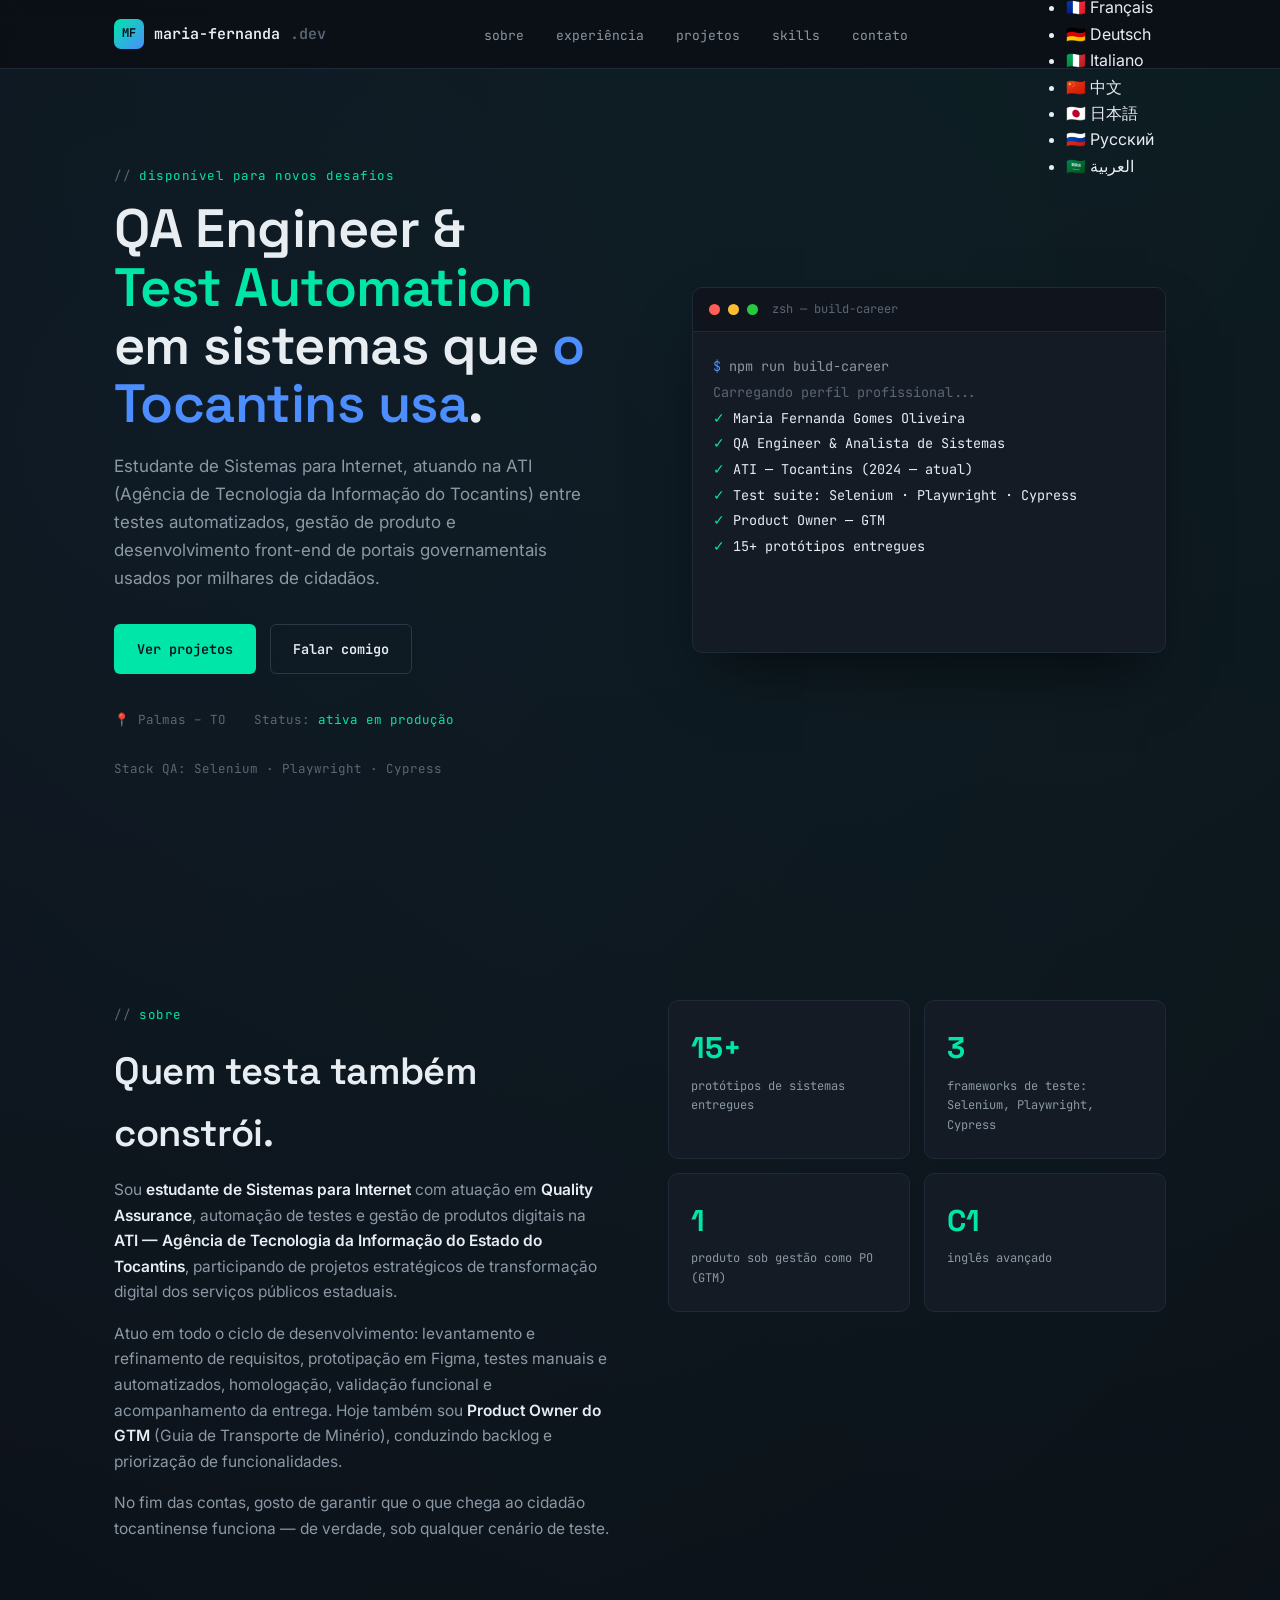
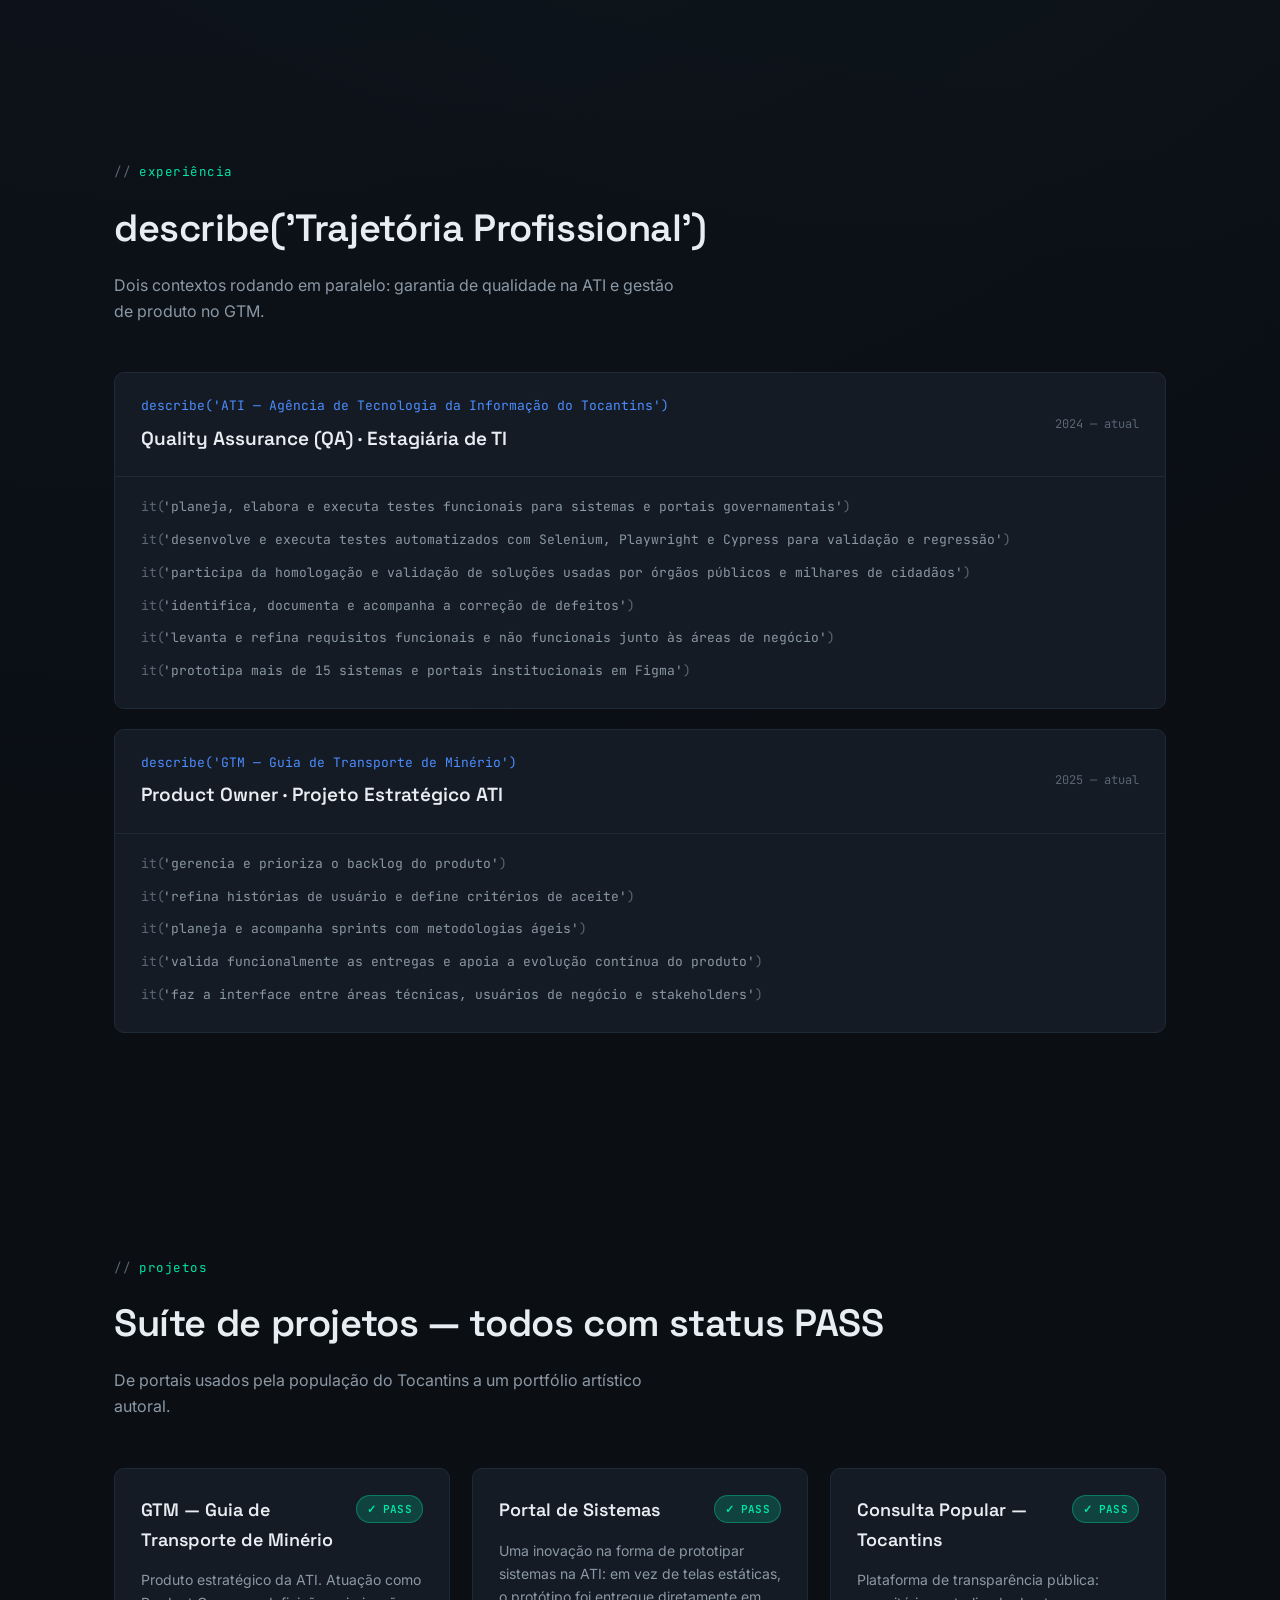
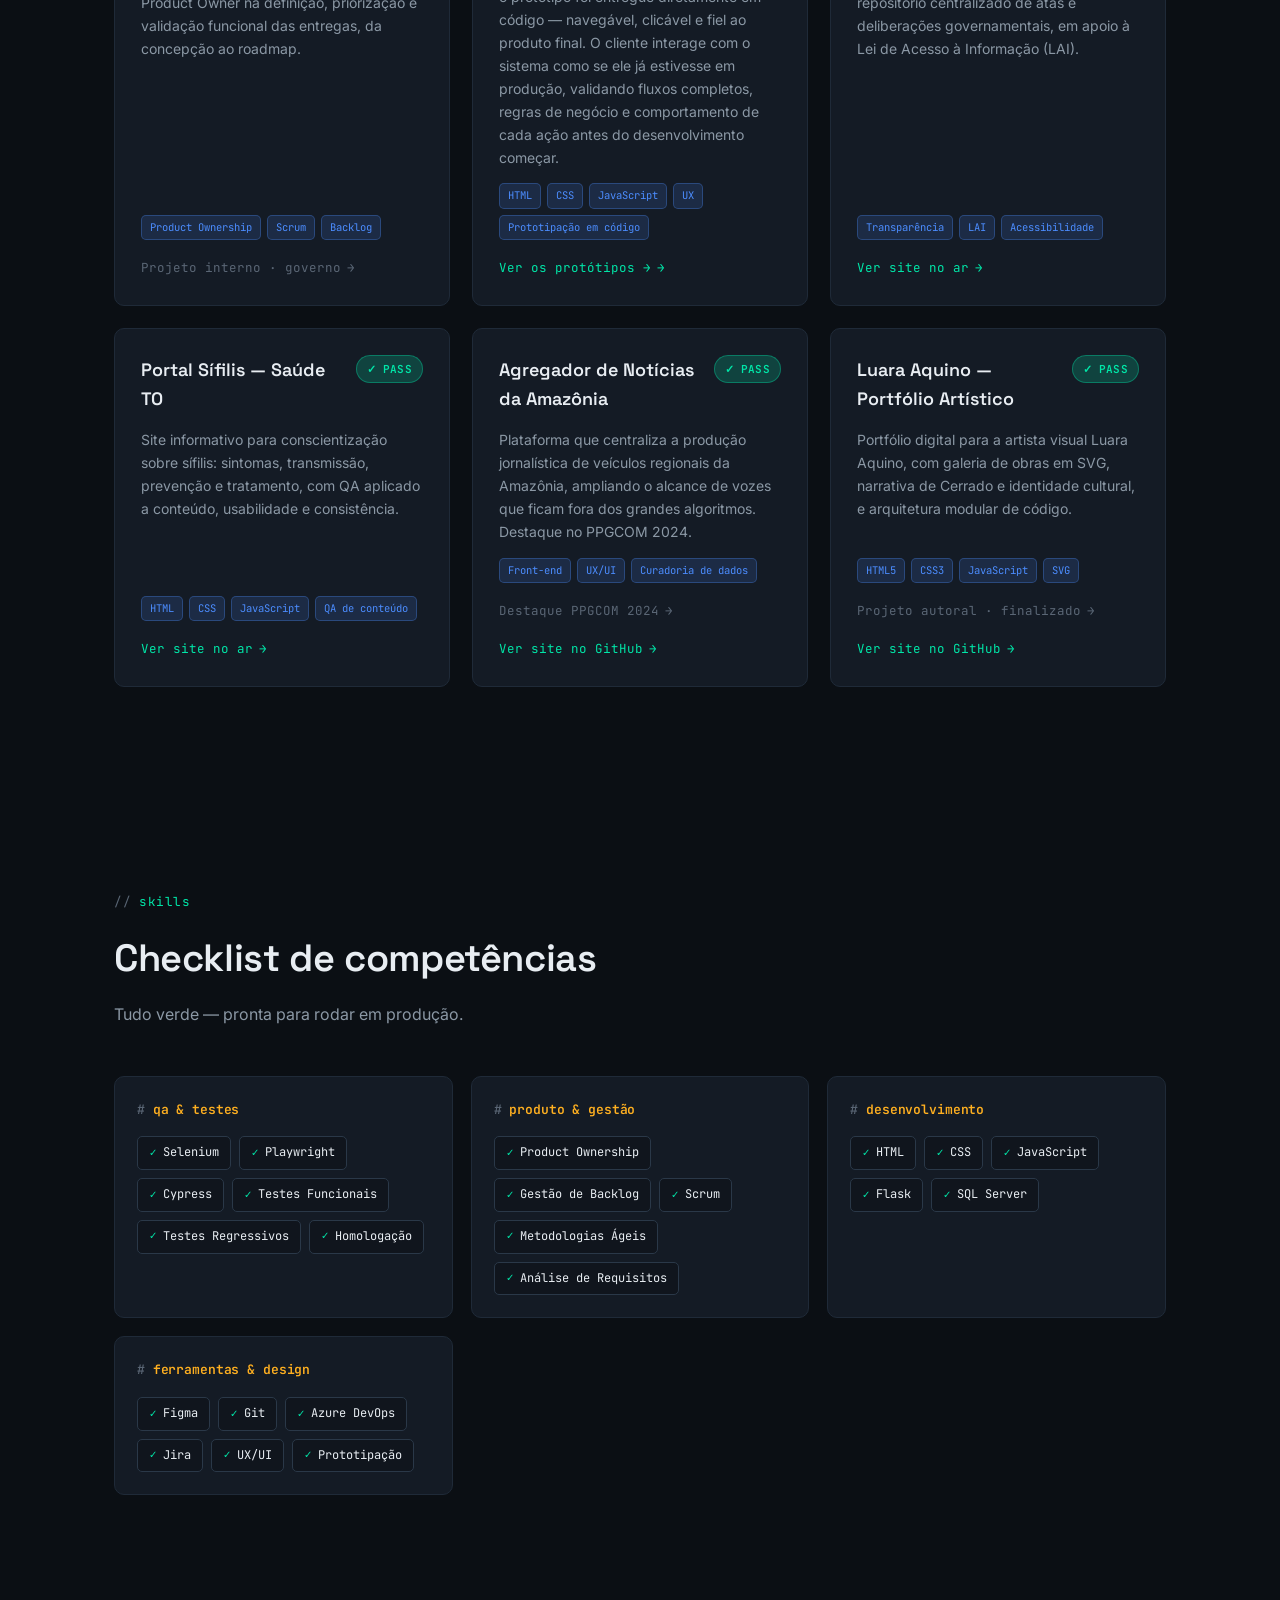
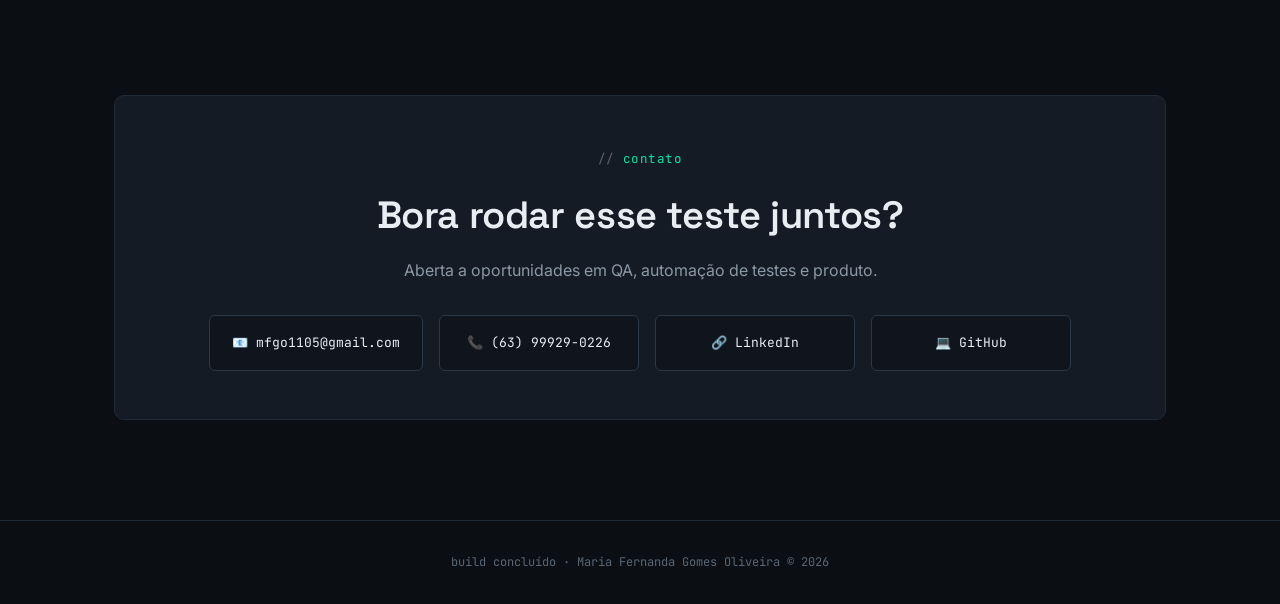
==== commit 591b04b6: "Update index.html" ====
--- a/docs/index.html
+++ b/docs/index.html
@@ -29,6 +29,25 @@
         <li><a href="#contato">contato</a></li>
       </ul>
     </nav>
+    <div class="lang-switcher notranslate" id="langSwitcher" translate="no">
+      <button class="lang-btn" id="langBtn" aria-haspopup="listbox" aria-expanded="false">
+        <span class="lang-icon">🌐</span>
+        <span class="lang-current-label"><span class="lang-current" id="langCurrent">PT</span></span>
+        <span class="lang-caret">▾</span>
+      </button>
+      <ul class="lang-menu" id="langMenu" role="listbox">
+        <li role="option" data-lang="pt" class="active"><span class="flag">🇧🇷</span> Português</li>
+        <li role="option" data-lang="en"><span class="flag">🇺🇸</span> English</li>
+        <li role="option" data-lang="es"><span class="flag">🇪🇸</span> Español</li>
+        <li role="option" data-lang="fr"><span class="flag">🇫🇷</span> Français</li>
+        <li role="option" data-lang="de"><span class="flag">🇩🇪</span> Deutsch</li>
+        <li role="option" data-lang="it"><span class="flag">🇮🇹</span> Italiano</li>
+        <li role="option" data-lang="zh-CN"><span class="flag">🇨🇳</span> 中文</li>
+        <li role="option" data-lang="ja"><span class="flag">🇯🇵</span> 日本語</li>
+        <li role="option" data-lang="ru"><span class="flag">🇷🇺</span> Русский</li>
+        <li role="option" data-lang="ar"><span class="flag">🇸🇦</span> العربية</li>
+      </ul>
+    </div>
     <button class="nav-toggle" id="navToggle" aria-label="Abrir menu">☰</button>
   </div>
 </header>
@@ -349,5 +368,19 @@
 </footer>
 
 <script src="js/script.js"></script>
+<script src="js/translate.js"></script>
+
+<!-- ============ MOTOR DE TRADUÇÃO (oculto — a UI é o .lang-switcher no header) ============ -->
+<div id="google_translate_element"></div>
+<script>
+  function googleTranslateElementInit() {
+    new google.translate.TranslateElement(
+      { pageLanguage: 'pt', autoDisplay: false },
+      'google_translate_element'
+    );
+  }
+</script>
+<script src="https://translate.google.com/translate_a/element.js?cb=googleTranslateElementInit" async></script>
+
 </body>
-</html>+</html>
